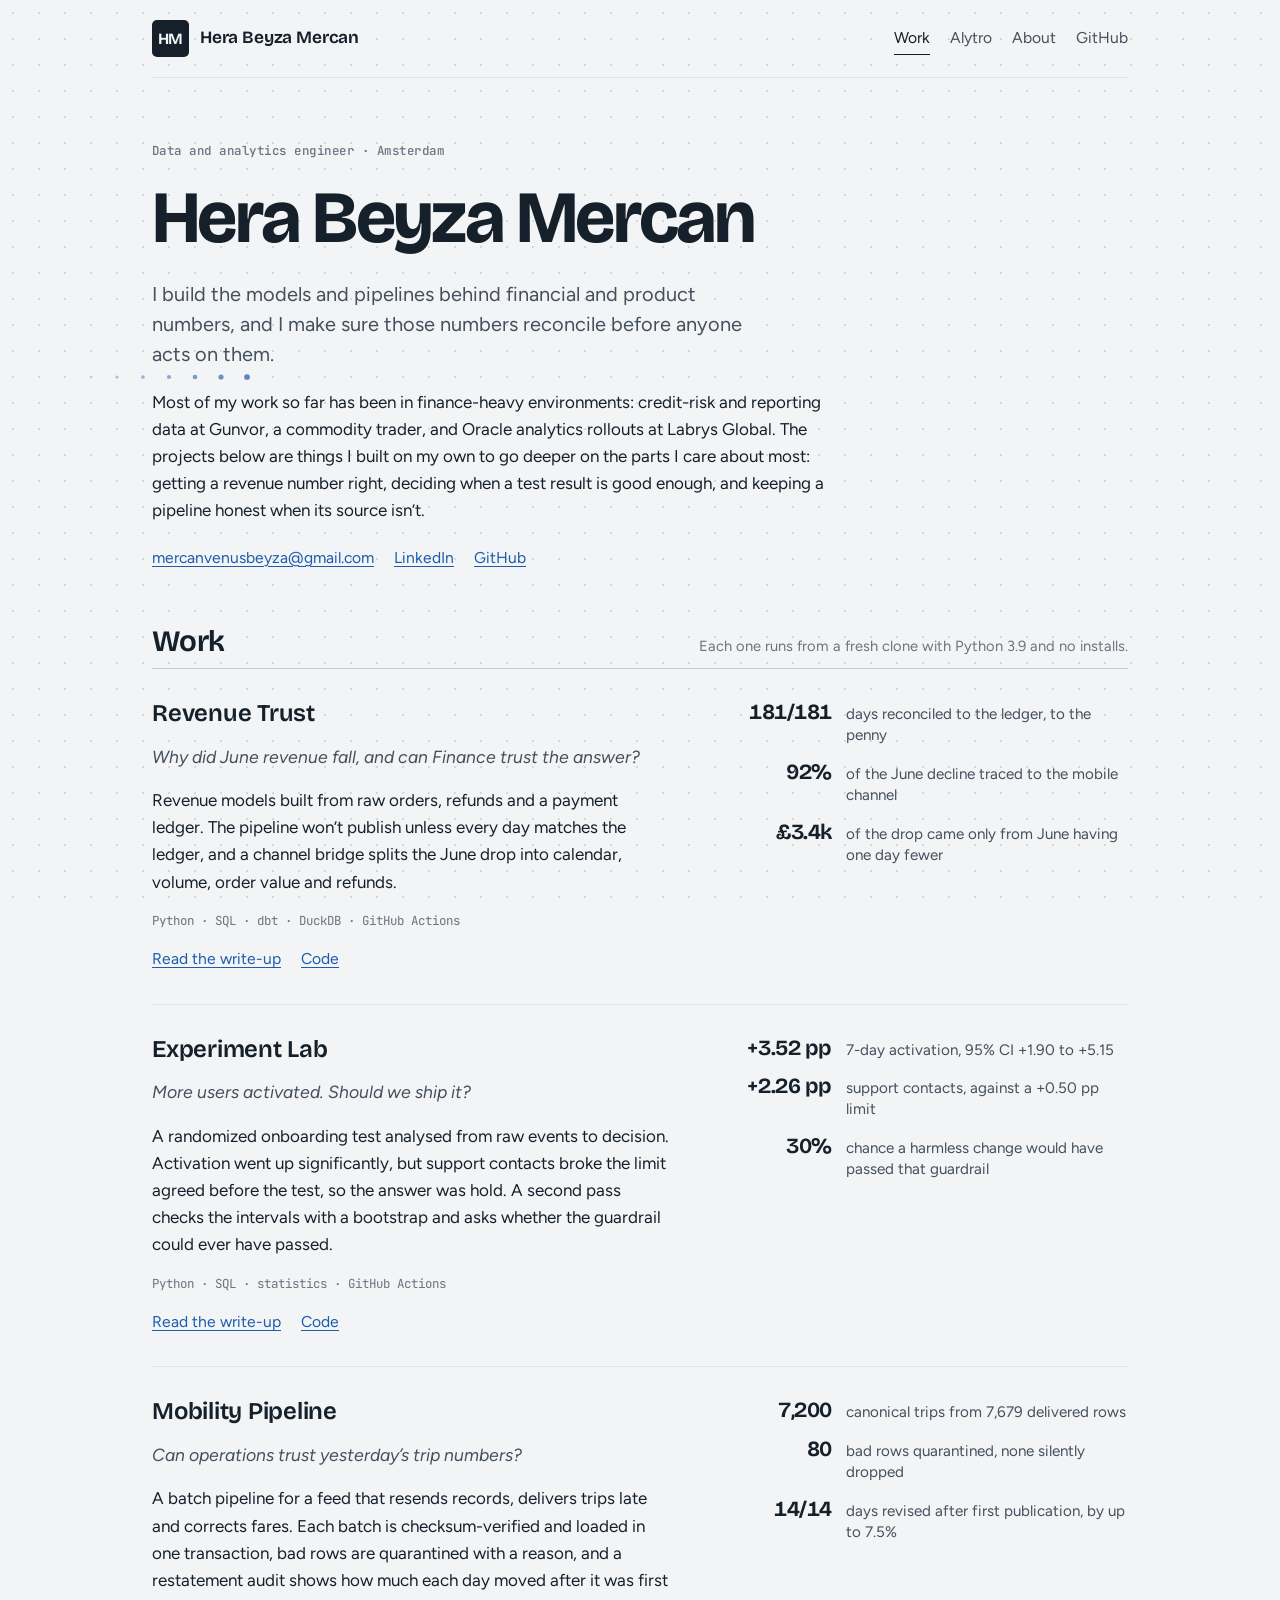
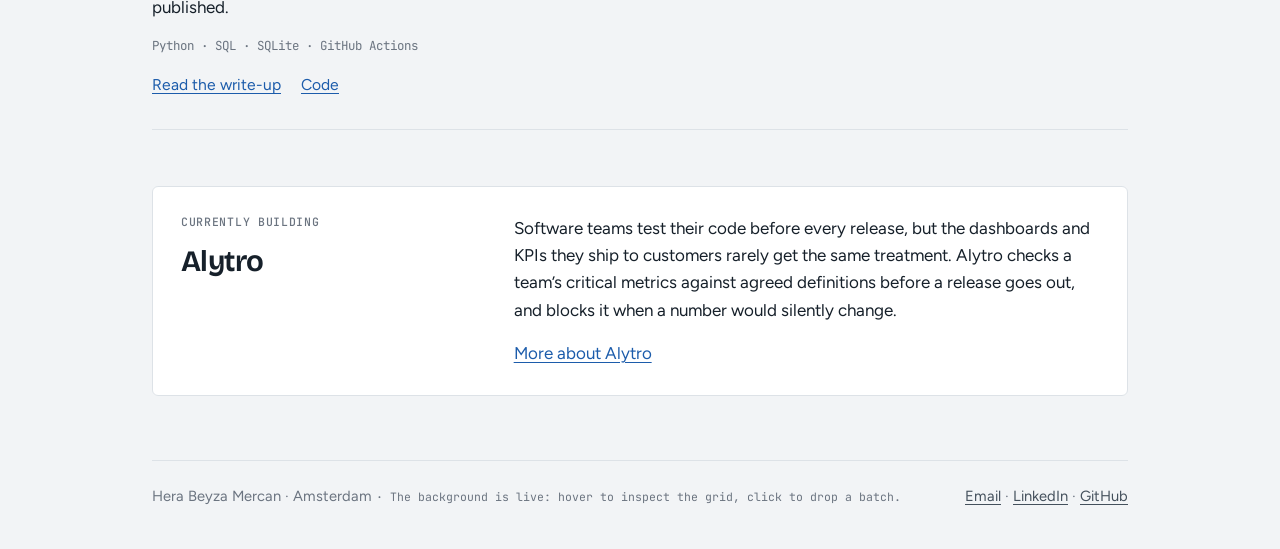
==== index.html @ 0805f067 "Portfolio site: projects, Alytro and about pages Static HTML/CSS/JS for GitHub Pages. Dashboards rea" ====
<!doctype html>
<html lang="en">
<head>
<meta charset="utf-8">
<meta name="viewport" content="width=device-width, initial-scale=1">
<title>Hera Beyza Mercan</title>
<meta name="description" content="Hera Beyza Mercan, data and analytics engineer in Amsterdam. Projects in revenue reconciliation, experimentation and reliable data pipelines.">
<link rel="icon" href="assets/favicon.svg" type="image/svg+xml">
<link rel="preconnect" href="https://fonts.googleapis.com">
<link rel="preconnect" href="https://fonts.gstatic.com" crossorigin>
<link rel="stylesheet" href="https://fonts.googleapis.com/css2?family=Bricolage+Grotesque:opsz,wght@12..96,400..800&family=Figtree:ital,wght@0,400..700;1,400..700&family=JetBrains+Mono:wght@400;500&display=swap">
<link rel="stylesheet" href="assets/css/site.css">
</head>
<body>
<header class="site-header">
  <a class="brand" href="index.html"><span class="monogram" aria-hidden="true">HM</span><span class="brand-name">Hera Beyza Mercan</span></a>
  <nav class="site-nav" aria-label="Main">
    <a href="index.html#work" aria-current="page">Work</a>
    <a href="alytro.html">Alytro</a>
    <a href="about.html">About</a>
    <a href="https://github.com/beyzamercanse">GitHub</a>
  </nav>
</header>

<main>
  <section class="intro">
    <p class="kicker">Data and analytics engineer · Amsterdam</p>
    <h1>Hera Beyza Mercan</h1>
    <p class="lead">I build the models and pipelines behind financial and product numbers, and I make sure those numbers reconcile before anyone acts on them.</p>
    <div class="col stack">
      <p>Most of my work so far has been in finance-heavy environments: credit-risk and reporting data at Gunvor, a commodity trader, and Oracle analytics rollouts at Labrys Global. The projects below are things I built on my own to go deeper on the parts I care about most: getting a revenue number right, deciding when a test result is good enough, and keeping a pipeline honest when its source isn’t.</p>
    </div>
    <p class="contact"><a href="mailto:mercanvenusbeyza@gmail.com">mercanvenusbeyza@gmail.com</a><a href="https://linkedin.com/in/beyzamercan">LinkedIn</a><a href="https://github.com/beyzamercanse">GitHub</a></p>
  </section>

  <section id="work" aria-labelledby="work-h">
    <div class="section-head"><h2 id="work-h">Work</h2><span class="small muted">Each one runs from a fresh clone with Python 3.9 and no installs.</span></div>
    <div class="work-list">

      <article class="work-item">
        <div class="stack">
          <h3><a href="work/revenue-trust.html">Revenue Trust</a></h3>
          <p class="q">Why did June revenue fall, and can Finance trust the answer?</p>
          <p>Revenue models built from raw orders, refunds and a payment ledger. The pipeline won’t publish unless every day matches the ledger, and a channel bridge splits the June drop into calendar, volume, order value and refunds.</p>
          <p class="stack-line">Python · SQL · dbt · DuckDB · GitHub Actions</p>
          <p class="links"><a href="work/revenue-trust.html">Read the write-up</a><a href="https://github.com/beyzamercanse/revenue-trust">Code</a></p>
        </div>
        <dl class="figs">
          <div><dt>181/181</dt><dd>days reconciled to the ledger, to the penny</dd></div>
          <div><dt>92%</dt><dd>of the June decline traced to the mobile channel</dd></div>
          <div><dt>£3.4k</dt><dd>of the drop came only from June having one day fewer</dd></div>
        </dl>
      </article>

      <article class="work-item">
        <div class="stack">
          <h3><a href="work/experiment-lab.html">Experiment Lab</a></h3>
          <p class="q">More users activated. Should we ship it?</p>
          <p>A randomized onboarding test analysed from raw events to decision. Activation went up significantly, but support contacts broke the limit agreed before the test, so the answer was hold. A second pass checks the intervals with a bootstrap and asks whether the guardrail could ever have passed.</p>
          <p class="stack-line">Python · SQL · statistics · GitHub Actions</p>
          <p class="links"><a href="work/experiment-lab.html">Read the write-up</a><a href="https://github.com/beyzamercanse/experiment-lab">Code</a></p>
        </div>
        <dl class="figs">
          <div><dt>+3.52 pp</dt><dd>7-day activation, 95% CI +1.90 to +5.15</dd></div>
          <div><dt>+2.26 pp</dt><dd>support contacts, against a +0.50 pp limit</dd></div>
          <div><dt>30%</dt><dd>chance a harmless change would have passed that guardrail</dd></div>
        </dl>
      </article>

      <article class="work-item">
        <div class="stack">
          <h3><a href="work/mobility-pipeline.html">Mobility Pipeline</a></h3>
          <p class="q">Can operations trust yesterday’s trip numbers?</p>
          <p>A batch pipeline for a feed that resends records, delivers trips late and corrects fares. Each batch is checksum-verified and loaded in one transaction, bad rows are quarantined with a reason, and a restatement audit shows how much each day moved after it was first published.</p>
          <p class="stack-line">Python · SQL · SQLite · GitHub Actions</p>
          <p class="links"><a href="work/mobility-pipeline.html">Read the write-up</a><a href="https://github.com/beyzamercanse/mobility-pipeline">Code</a></p>
        </div>
        <dl class="figs">
          <div><dt>7,200</dt><dd>canonical trips from 7,679 delivered rows</dd></div>
          <div><dt>80</dt><dd>bad rows quarantined, none silently dropped</dd></div>
          <div><dt>14/14</dt><dd>days revised after first publication, by up to 7.5%</dd></div>
        </dl>
      </article>

    </div>
  </section>

  <section class="now" aria-labelledby="now-h">
    <div class="stack">
      <span class="label">Currently building</span>
      <h2 id="now-h">Alytro</h2>
    </div>
    <div class="stack">
      <p>Software teams test their code before every release, but the dashboards and KPIs they ship to customers rarely get the same treatment. Alytro checks a team’s critical metrics against agreed definitions before a release goes out, and blocks it when a number would silently change.</p>
      <p><a href="alytro.html">More about Alytro</a></p>
    </div>
  </section>
</main>

<footer class="site-footer">
  <span>Hera Beyza Mercan · Amsterdam <span class="bg-hint">· The background is live: hover to inspect the grid, click to drop a batch.</span></span>
  <span><a href="mailto:mercanvenusbeyza@gmail.com">Email</a> · <a href="https://linkedin.com/in/beyzamercan">LinkedIn</a> · <a href="https://github.com/beyzamercanse">GitHub</a></span>
</footer>
<script src="assets/js/background.js" defer></script>
</body>
</html>
---- assets/css/site.css ----
/* Layout: one left-aligned reading column (~680px) with figures allowed to run wider (~980px),
   over a live dot-grid background (assets/js/background.js) that reads like graph paper.
   Type: Bricolage Grotesque for headings, Figtree for text, JetBrains Mono for labels and data. */
:root {
  --bg: #f2f4f6;
  --bg-dot-rgb: 38 50 64;
  --accent-rgb: 28 92 171;
  --surface: #ffffff;
  --ink: #16202a;
  --ink-2: #44505c;
  --muted: #6b7480;
  --rule: #dde2e7;
  --rule-strong: #c3cad2;
  --accent: #1c5cab;
  --accent-hover: #15467f;
  --code-bg: #eef1f4;

  /* chart roles (reference palette, validated) */
  --series-1: #2a78d6;
  --series-2: #eb6834;
  --series-3: #1baf7a;
  --pos: #2a78d6;
  --neg: #e34948;
  --total: #52514e;
  --ord-1: #86b6ef;
  --ord-2: #256abf;
  --grid: #e2e6ea;
  --baseline: #c3c9d0;
  --good: #0ca30c;
  --critical: #d03b3b;

  --font-head: "Bricolage Grotesque", "Figtree", system-ui, -apple-system, "Segoe UI", sans-serif;
  --font-body: "Figtree", system-ui, -apple-system, "Segoe UI", Arial, sans-serif;
  --font-mono: "JetBrains Mono", ui-monospace, "SF Mono", Menlo, Consolas, monospace;

  --text: 1.0625rem;
  --measure: 42rem;
  --wide: 61rem;
  color-scheme: light;
}
@media (prefers-color-scheme: dark) {
  :root:not([data-theme="light"]) {
    --bg: #0e1115; --bg-dot-rgb: 196 206 218; --accent-rgb: 127 177 238; --surface: #171b20; --ink: #e9edf1; --ink-2: #b9c1ca; --muted: #8f98a3;
    --rule: #2a3038; --rule-strong: #3a424c; --accent: #7fb1ee; --accent-hover: #a9caf4; --code-bg: #1d2228;
    --series-1: #3987e5; --series-2: #d95926; --series-3: #199e70; --pos: #3987e5; --neg: #e66767;
    --total: #c3c2b7; --ord-1: #256abf; --ord-2: #86b6ef; --grid: #262c33; --baseline: #3a414a;
    color-scheme: dark;
  }
}
:root[data-theme="dark"] {
  --bg: #0e1115; --bg-dot-rgb: 196 206 218; --accent-rgb: 127 177 238; --surface: #171b20; --ink: #e9edf1; --ink-2: #b9c1ca; --muted: #8f98a3;
  --rule: #2a3038; --rule-strong: #3a424c; --accent: #7fb1ee; --accent-hover: #a9caf4; --code-bg: #1d2228;
  --series-1: #3987e5; --series-2: #d95926; --series-3: #199e70; --pos: #3987e5; --neg: #e66767;
  --total: #c3c2b7; --ord-1: #256abf; --ord-2: #86b6ef; --grid: #262c33; --baseline: #3a414a;
  color-scheme: dark;
}

* { box-sizing: border-box; }
html { -webkit-text-size-adjust: 100%; }
body {
  margin: 0;
  background: var(--bg);
  color: var(--ink);
  font: 400 var(--text)/1.6 var(--font-body);
  padding-left: max(16px, env(safe-area-inset-left, 0px));
  padding-right: max(16px, env(safe-area-inset-right, 0px));
}
img, svg { max-width: 100%; }
a { color: var(--accent); text-underline-offset: 0.18em; text-decoration-thickness: 1px; }
a:hover { color: var(--accent-hover); }
:focus-visible { outline: 2px solid var(--accent); outline-offset: 2px; border-radius: 2px; }

h1, h2, h3 { font-family: var(--font-head); font-weight: 700; line-height: 1.08; text-wrap: balance; margin: 0; color: var(--ink); }
h1 { font-size: clamp(2.7rem, 6.6vw, 4.6rem); letter-spacing: -0.035em; font-weight: 720; }
h2 { font-size: 1.85rem; letter-spacing: -0.02em; font-weight: 650; }
h3 { font-size: 1.2rem; letter-spacing: -0.01em; font-weight: 620; }
p { margin: 0; }
code { font-family: var(--font-mono); font-size: 0.88em; background: var(--code-bg); padding: 0.1em 0.35em; border-radius: 3px; }
pre { margin: 0; font: 0.86rem/1.6 var(--font-mono); background: var(--code-bg); padding: 0.9rem 1rem; border-radius: 6px; overflow-x: auto; }
pre code { background: none; padding: 0; font-size: inherit; }
.tabular, table { font-variant-numeric: tabular-nums; }

/* ---------- page frame ---------- */
.wrap { max-width: var(--wide); margin: 0 auto; }
.site-header { max-width: var(--wide); margin: 0 auto; display: flex; flex-wrap: wrap; align-items: center; justify-content: space-between; gap: 0.75rem 1.5rem; padding-block: 1.25rem; border-bottom: 1px solid var(--rule); }
.brand { display: inline-flex; align-items: center; gap: 0.7rem; color: var(--ink); text-decoration: none; }
.brand:hover { color: var(--ink); }
.monogram { width: 2.3rem; height: 2.3rem; display: grid; place-items: center; background: var(--ink); color: var(--bg); border-radius: 5px; font: 700 0.98rem/1 var(--font-head); letter-spacing: -0.01em; }
.brand-name { font: 650 1.08rem/1.2 var(--font-head); letter-spacing: -0.01em; }
.site-nav { display: flex; flex-wrap: wrap; gap: 0.25rem 1.25rem; font-size: 0.98rem; }
.site-nav a { color: var(--ink-2); text-decoration: none; padding-block: 0.2rem; border-bottom: 1.5px solid transparent; }
.site-nav a:hover { color: var(--ink); }
.site-nav a[aria-current="page"] { color: var(--ink); border-bottom-color: var(--ink); }

main { max-width: var(--wide); margin: 0 auto; padding-block: 3rem 4rem; display: grid; gap: 3.5rem; }
.col { max-width: var(--measure); }
.stack { display: grid; gap: 1rem; align-content: start; }
.stack-lg { display: grid; gap: 1.5rem; align-content: start; }
.lead { font-size: 1.25rem; line-height: 1.5; color: var(--ink-2); max-width: 38rem; }
.muted { color: var(--muted); }
.small { font-size: 0.92rem; }
.label { font: 500 0.72rem/1.3 var(--font-mono); letter-spacing: 0.06em; text-transform: uppercase; color: var(--muted); }

.site-footer { max-width: var(--wide); margin: 0 auto; border-top: 1px solid var(--rule); padding-block: 1.5rem 2.5rem; display: flex; flex-wrap: wrap; justify-content: space-between; gap: 0.5rem 1.5rem; font-size: 0.92rem; color: var(--muted); }
.site-footer a { color: var(--ink-2); }

/* ---------- home ---------- */
.intro { display: grid; gap: 1.25rem; padding-top: 1rem; }
.intro .contact { display: flex; flex-wrap: wrap; gap: 0.4rem 1.25rem; font-size: 0.98rem; }
.section-head { display: flex; align-items: baseline; justify-content: space-between; gap: 1rem; border-bottom: 1px solid var(--rule-strong); padding-bottom: 0.6rem; }
.work-list { display: grid; }
.work-item { display: grid; grid-template-columns: minmax(0, 1.25fr) minmax(0, 1fr); gap: 1rem 2.5rem; padding-block: 2rem; border-bottom: 1px solid var(--rule); }
.work-item h3 { font-size: 1.5rem; }
.work-item h3 a { color: var(--ink); text-decoration: none; }
.work-item h3 a:hover { color: var(--accent); }
.work-item .q { font-size: 1.1rem; color: var(--ink-2); font-style: italic; }
.work-item .links { display: flex; flex-wrap: wrap; gap: 0.3rem 1.25rem; font-size: 0.98rem; }
.stack-line { font: 400 0.78rem/1.5 var(--font-mono); color: var(--muted); }
.figs { display: grid; gap: 0.9rem; align-content: start; margin: 0; }
.figs div { display: grid; grid-template-columns: 7.5rem minmax(0, 1fr); gap: 0.9rem; align-items: baseline; }
.figs dt { font: 650 1.35rem/1.1 var(--font-head); letter-spacing: -0.02em; font-variant-numeric: tabular-nums; text-align: right; color: var(--ink); }
.figs dd { margin: 0; font-size: 0.95rem; color: var(--ink-2); line-height: 1.4; }
.now { display: grid; grid-template-columns: minmax(0, 1fr) minmax(0, 2fr); gap: 1rem 2.5rem; padding: 1.75rem; background: var(--surface); border: 1px solid var(--rule); border-radius: 6px; }

/* ---------- project pages ---------- */
.crumbs { font-size: 0.92rem; }
.crumbs a { color: var(--muted); }
.project-head { display: grid; gap: 1.1rem; }
.meta { display: grid; grid-template-columns: repeat(3, minmax(0, 1fr)); gap: 1rem 2rem; margin: 0.5rem 0 0; padding-top: 1.1rem; border-top: 1px solid var(--rule); max-width: var(--wide); }
.meta dt { font: 500 0.72rem/1.3 var(--font-mono); letter-spacing: 0.06em; text-transform: uppercase; color: var(--muted); margin-bottom: 0.3rem; }
.meta dd { margin: 0; font-size: 0.98rem; color: var(--ink-2); }
.tiles { display: grid; grid-template-columns: repeat(4, minmax(0, 1fr)); gap: 1px; background: var(--rule); border: 1px solid var(--rule); border-radius: 6px; overflow: hidden; }
.tile { background: var(--surface); padding: 1.1rem 1.2rem 1.2rem; display: grid; gap: 0.35rem; align-content: start; }
.tile .v { font: 650 1.8rem/1.1 var(--font-head); letter-spacing: -0.025em; color: var(--ink); }
.tile .k { font-size: 0.93rem; color: var(--ink-2); line-height: 1.4; }
.prose { display: grid; gap: 1rem; max-width: var(--measure); }
.prose h3 { margin-top: 0.75rem; }
.prose ul, .prose ol { margin: 0; padding-left: 1.25rem; display: grid; gap: 0.4rem; }
.two-col { display: grid; grid-template-columns: repeat(2, minmax(0, 1fr)); gap: 1.5rem 2.5rem; }
.two-col > div { display: grid; gap: 0.5rem; align-content: start; }

/* architecture flow */
.flow { list-style: none; margin: 0; padding: 0; display: flex; flex-wrap: wrap; align-items: stretch; gap: 0.6rem; }
.flow li { position: relative; flex: 1 1 9rem; min-width: 0; background: var(--surface); border: 1px solid var(--rule-strong); border-radius: 5px; padding: 0.7rem 0.8rem; display: grid; gap: 0.2rem; align-content: start; }
.flow li b { font: 620 1rem/1.25 var(--font-head); }
.flow li span { font-size: 0.85rem; color: var(--ink-2); line-height: 1.35; }
.flow li.gate { border-color: var(--ink-2); border-width: 1.5px; }
.flow li.out { background: transparent; border-style: dashed; }
.flow-note { font-size: 0.92rem; color: var(--ink-2); max-width: var(--measure); }
.arrow { flex: 0 0 auto; align-self: center; color: var(--muted); font-size: 1.1rem; }

/* tables */
.table-wrap { overflow-x: auto; border: 1px solid var(--rule); border-radius: 6px; background: var(--surface); }
table { border-collapse: collapse; width: 100%; font-size: 0.93rem; }
th, td { text-align: left; padding: 0.55rem 0.8rem; border-bottom: 1px solid var(--rule); white-space: nowrap; }
th { font: 500 0.7rem/1.3 var(--font-mono); color: var(--muted); letter-spacing: 0.05em; text-transform: uppercase; }
td.n, th.n { text-align: right; }
tr:last-child td { border-bottom: 0; }
tr.total td { font-weight: 700; border-top: 1px solid var(--rule-strong); }

/* ---------- dashboard ---------- */
.dash { display: grid; grid-template-columns: repeat(2, minmax(0, 1fr)); gap: 1.25rem; }
.fig { background: var(--surface); border: 1px solid var(--rule); border-radius: 6px; padding: 1.1rem 1.2rem 1rem; display: grid; gap: 0.6rem; min-width: 0; position: relative; align-content: start; }
.fig.span-2 { grid-column: 1 / -1; }
.fig h3 { font-size: 1.05rem; }
.fig .sub { font-size: 0.9rem; color: var(--ink-2); line-height: 1.4; }
.fig .sub b { white-space: nowrap; }
.fig .chart { position: relative; min-height: 2rem; }
.fig details { font-size: 0.88rem; }
.fig summary { cursor: pointer; color: var(--muted); width: fit-content; }
.fig details .table-wrap { margin-top: 0.5rem; }
.legend { display: flex; flex-wrap: wrap; gap: 0.3rem 1rem; font-size: 0.86rem; color: var(--ink-2); }
.legend span { display: inline-flex; align-items: center; gap: 0.4rem; }
.legend i { width: 0.75rem; height: 0.75rem; border-radius: 2px; display: inline-block; }
.legend i.line { height: 2px; width: 1rem; border-radius: 1px; }
.checks { list-style: none; margin: 0; padding: 0; display: grid; gap: 0.45rem; font-size: 0.93rem; }
.checks li { display: flex; gap: 0.55rem; align-items: baseline; }
.checks .ok { color: var(--good); font-weight: 700; }
.checks .bad { color: var(--critical); font-weight: 700; }
.chart svg { display: block; overflow: visible; }
.chart text { font-family: var(--font-body); fill: var(--muted); font-size: 12px; font-variant-numeric: tabular-nums; }
.chart text.val { fill: var(--ink-2); font-weight: 600; }
.chart text.lbl { fill: var(--ink-2); }
.chart .grid line { stroke: var(--grid); stroke-width: 1; }
.chart .base { stroke: var(--baseline); stroke-width: 1; }
.chart .ref { stroke: var(--ink-2); stroke-width: 1; stroke-dasharray: 0; opacity: 0.55; }
.chart [data-tip] { cursor: default; }
.tip { position: absolute; pointer-events: none; background: var(--ink); color: var(--bg); font-size: 0.84rem; line-height: 1.35; padding: 0.4rem 0.55rem; border-radius: 4px; white-space: nowrap; transform: translate(-50%, calc(-100% - 10px)); z-index: 5; }
.tip[hidden] { display: none; }

/* ---------- about ---------- */
.cv { display: grid; gap: 0; border-top: 1px solid var(--rule-strong); }
.cv-row { display: grid; grid-template-columns: 11rem minmax(0, 1fr); gap: 0.25rem 2rem; padding-block: 1rem; border-bottom: 1px solid var(--rule); }
.cv-row .when { color: var(--muted); font-size: 0.95rem; font-variant-numeric: tabular-nums; }
.cv-row .what b { font-family: var(--font-head); font-weight: 620; font-size: 1.1rem; }
.cv-row .what span { display: block; color: var(--ink-2); font-size: 0.95rem; }

/* ---------- venture ---------- */
.steps { margin: 0; padding: 0; list-style: none; counter-reset: s; display: grid; grid-template-columns: repeat(4, minmax(0, 1fr)); gap: 1rem; }
.steps li { counter-increment: s; border-top: 2px solid var(--ink); padding-top: 0.7rem; display: grid; gap: 0.3rem; align-content: start; }
.steps li::before { content: counter(s); font: 700 0.85rem/1 var(--font-head); color: var(--muted); }
.steps b { font-family: var(--font-head); font-weight: 620; font-size: 1.08rem; }
.steps span { font-size: 0.93rem; color: var(--ink-2); }
.status { display: grid; grid-template-columns: repeat(2, minmax(0, 1fr)); gap: 1.5rem 2.5rem; }

@media (max-width: 860px) {
  .work-item, .now, .status, .two-col { grid-template-columns: minmax(0, 1fr); }
  .tiles { grid-template-columns: repeat(2, minmax(0, 1fr)); }
  .dash { grid-template-columns: minmax(0, 1fr); }
  .steps { grid-template-columns: repeat(2, minmax(0, 1fr)); }
  .meta { grid-template-columns: minmax(0, 1fr); }
}
@media (max-width: 520px) {
  main { padding-block: 2rem 3rem; gap: 2.75rem; }
  .tiles { grid-template-columns: minmax(0, 1fr); }
  .steps { grid-template-columns: minmax(0, 1fr); }
  .cv-row { grid-template-columns: minmax(0, 1fr); }
  .figs div { grid-template-columns: 6.25rem minmax(0, 1fr); }
  .arrow { display: none; }
  .flow li { flex-basis: 100%; }
}
@media (prefers-reduced-motion: reduce) { * { transition: none !important; animation: none !important; } }

/* ---------- live background ---------- */
.bg-canvas { position: fixed; inset: 0; width: 100%; height: 100%; z-index: 0; pointer-events: none; }
.site-header, main, .site-footer { position: relative; z-index: 1; }
.intro .kicker { font: 500 0.78rem/1.4 var(--font-mono); letter-spacing: 0.04em; color: var(--muted); }
.bg-hint { font: 400 0.72rem/1.4 var(--font-mono); color: var(--muted); }
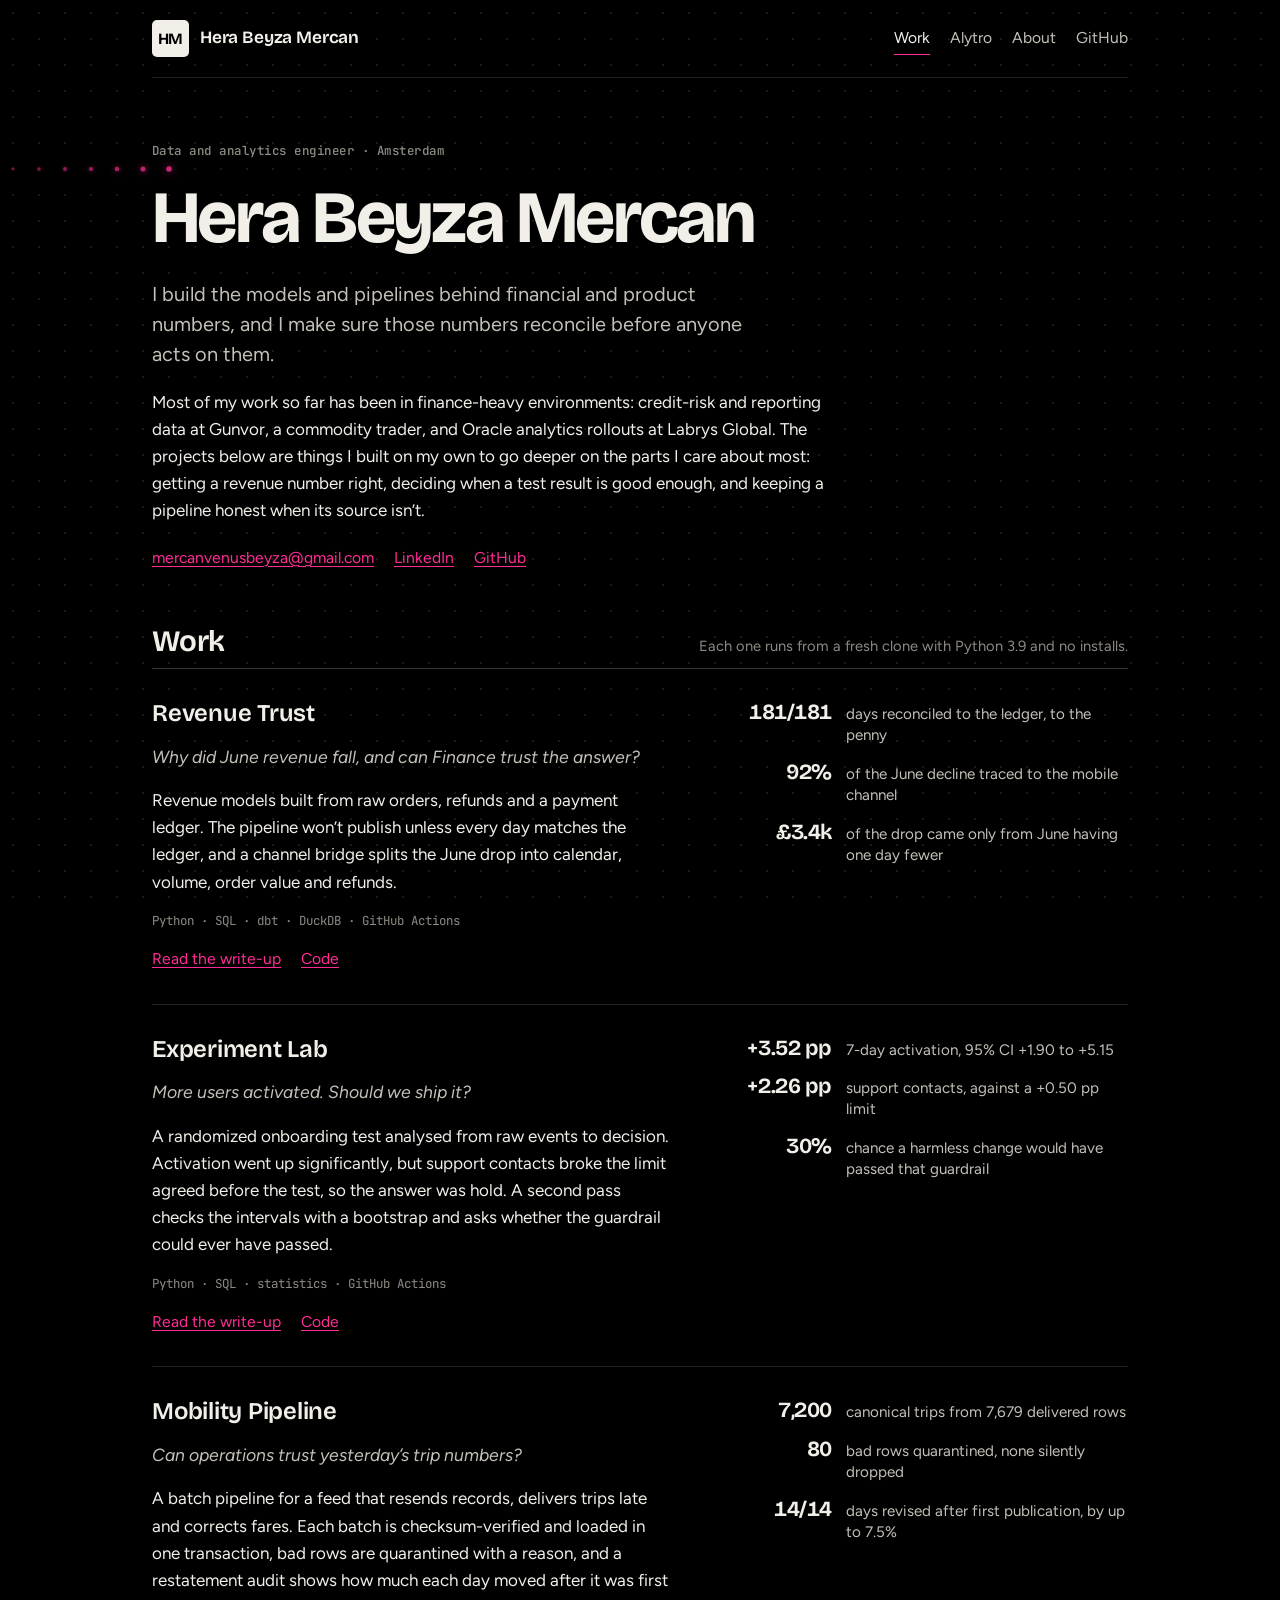
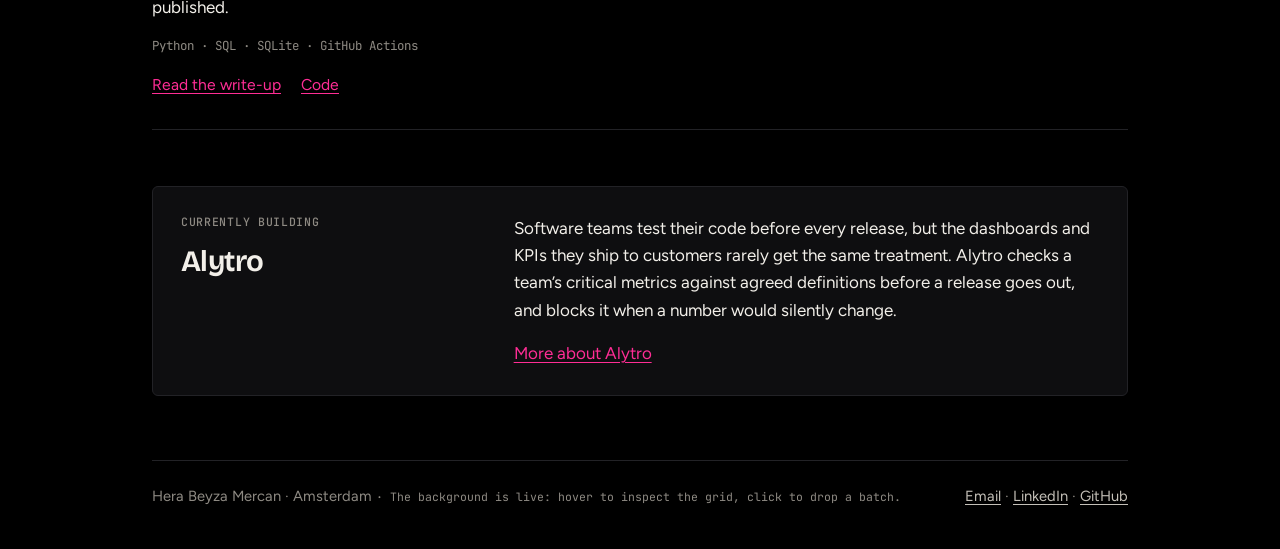
==== commit 817f9550: "Version asset links so browsers load changes right away scripts/build_data.py now adds ?v=<content h" ====
--- a/index.html
+++ b/index.html
@@ -5,11 +5,11 @@
 <meta name="viewport" content="width=device-width, initial-scale=1">
 <title>Hera Beyza Mercan</title>
 <meta name="description" content="Hera Beyza Mercan, data and analytics engineer in Amsterdam. Projects in revenue reconciliation, experimentation and reliable data pipelines.">
-<link rel="icon" href="assets/favicon.svg" type="image/svg+xml">
+<link rel="icon" href="assets/favicon.svg?v=271104e1" type="image/svg+xml">
 <link rel="preconnect" href="https://fonts.googleapis.com">
 <link rel="preconnect" href="https://fonts.gstatic.com" crossorigin>
 <link rel="stylesheet" href="https://fonts.googleapis.com/css2?family=Bricolage+Grotesque:opsz,wght@12..96,400..800&family=Figtree:ital,wght@0,400..700;1,400..700&family=JetBrains+Mono:wght@400;500&display=swap">
-<link rel="stylesheet" href="assets/css/site.css">
+<link rel="stylesheet" href="assets/css/site.css?v=8ac12f01">
 </head>
 <body>
 <header class="site-header">
@@ -101,6 +101,6 @@
   <span>Hera Beyza Mercan · Amsterdam <span class="bg-hint">· The background is live: hover to inspect the grid, click to drop a batch.</span></span>
   <span><a href="mailto:mercanvenusbeyza@gmail.com">Email</a> · <a href="https://linkedin.com/in/beyzamercan">LinkedIn</a> · <a href="https://github.com/beyzamercanse">GitHub</a></span>
 </footer>
-<script src="assets/js/background.js" defer></script>
+<script src="assets/js/background.js?v=9130efc0" defer></script>
 </body>
 </html>
--- a/assets/css/site.css
+++ b/assets/css/site.css
@@ -1,33 +1,32 @@
 /* Layout: one left-aligned reading column (~680px) with figures allowed to run wider (~980px),
    over a live dot-grid background (assets/js/background.js) that reads like graph paper.
-   Type: Bricolage Grotesque for headings, Figtree for text, JetBrains Mono for labels and data. */
+   Type: Bricolage Grotesque for headings, Figtree for text, JetBrains Mono for labels and data.
+   Colour: one fixed dark look. Black ground, off-white type, neon pink for every highlight. */
 :root {
-  --bg: #f2f4f6;
-  --bg-dot-rgb: 38 50 64;
-  --accent-rgb: 28 92 171;
-  --surface: #ffffff;
-  --ink: #16202a;
-  --ink-2: #44505c;
-  --muted: #6b7480;
-  --rule: #dde2e7;
-  --rule-strong: #c3cad2;
-  --accent: #1c5cab;
-  --accent-hover: #15467f;
-  --code-bg: #eef1f4;
-
-  /* chart roles (reference palette, validated) */
-  --series-1: #2a78d6;
-  --series-2: #eb6834;
-  --series-3: #1baf7a;
-  --pos: #2a78d6;
-  --neg: #e34948;
-  --total: #52514e;
-  --ord-1: #86b6ef;
-  --ord-2: #256abf;
-  --grid: #e2e6ea;
-  --baseline: #c3c9d0;
+  --bg: #000000;
+  --bg-dot-rgb: 242 239 233;
+  --accent-rgb: 255 45 149;
+  --surface: #0e0e10;
+  --ink: #f2efe9;
+  --ink-2: #c4c0b8;
+  --muted: #8e8a83;
+  --rule: #222226;
+  --rule-strong: #34343a;
+  --accent: #ff2d95;
+  --accent-hover: #ff7ac0;
+  --code-bg: #141417;
+
+  /* chart roles: pink / cyan / amber, validated all-pairs on the dark panel surface */
+  --series-1: #ff2d95;
+  --series-2: #119dbb;
+  --series-3: #c98500;
+  --pos: #119dbb;
+  --neg: #ff2d95;
+  --total: #bdb9b1;
+  --grid: #1d1d21;
+  --baseline: #3a3a40;
   --good: #0ca30c;
-  --critical: #d03b3b;
+  --critical: #e5484d;
 
   --font-head: "Bricolage Grotesque", "Figtree", system-ui, -apple-system, "Segoe UI", sans-serif;
   --font-body: "Figtree", system-ui, -apple-system, "Segoe UI", Arial, sans-serif;
@@ -36,27 +35,18 @@
   --text: 1.0625rem;
   --measure: 42rem;
   --wide: 61rem;
-  color-scheme: light;
-}
-@media (prefers-color-scheme: dark) {
-  :root:not([data-theme="light"]) {
-    --bg: #0e1115; --bg-dot-rgb: 196 206 218; --accent-rgb: 127 177 238; --surface: #171b20; --ink: #e9edf1; --ink-2: #b9c1ca; --muted: #8f98a3;
-    --rule: #2a3038; --rule-strong: #3a424c; --accent: #7fb1ee; --accent-hover: #a9caf4; --code-bg: #1d2228;
-    --series-1: #3987e5; --series-2: #d95926; --series-3: #199e70; --pos: #3987e5; --neg: #e66767;
-    --total: #c3c2b7; --ord-1: #256abf; --ord-2: #86b6ef; --grid: #262c33; --baseline: #3a414a;
-    color-scheme: dark;
-  }
-}
-:root[data-theme="dark"] {
-  --bg: #0e1115; --bg-dot-rgb: 196 206 218; --accent-rgb: 127 177 238; --surface: #171b20; --ink: #e9edf1; --ink-2: #b9c1ca; --muted: #8f98a3;
-  --rule: #2a3038; --rule-strong: #3a424c; --accent: #7fb1ee; --accent-hover: #a9caf4; --code-bg: #1d2228;
-  --series-1: #3987e5; --series-2: #d95926; --series-3: #199e70; --pos: #3987e5; --neg: #e66767;
-  --total: #c3c2b7; --ord-1: #256abf; --ord-2: #86b6ef; --grid: #262c33; --baseline: #3a414a;
   color-scheme: dark;
 }
 
 * { box-sizing: border-box; }
-html { -webkit-text-size-adjust: 100%; }
+html { -webkit-text-size-adjust: 100%; scrollbar-color: var(--accent) var(--bg); }
+::-webkit-scrollbar { width: 10px; height: 10px; background: var(--bg); }
+::-webkit-scrollbar-track { background: var(--bg); }
+::-webkit-scrollbar-thumb { background: var(--accent); border-radius: 10px; border: 2px solid var(--bg); }
+::-webkit-scrollbar-thumb:hover { background: var(--accent-hover); }
+::-webkit-scrollbar-corner { background: var(--bg); }
+.table-wrap, pre { scrollbar-color: var(--accent) var(--surface); }
+::selection { background: var(--accent); color: #000000; }
 body {
   margin: 0;
   background: var(--bg);
@@ -66,8 +56,8 @@
   padding-right: max(16px, env(safe-area-inset-right, 0px));
 }
 img, svg { max-width: 100%; }
-a { color: var(--accent); text-underline-offset: 0.18em; text-decoration-thickness: 1px; }
-a:hover { color: var(--accent-hover); }
+a { color: var(--accent); text-underline-offset: 0.18em; text-decoration-thickness: 1px; transition: color 0.15s, text-shadow 0.15s; }
+a:hover { color: var(--accent-hover); text-shadow: 0 0 14px rgba(255, 45, 149, 0.55); }
 :focus-visible { outline: 2px solid var(--accent); outline-offset: 2px; border-radius: 2px; }
 
 h1, h2, h3 { font-family: var(--font-head); font-weight: 700; line-height: 1.08; text-wrap: balance; margin: 0; color: var(--ink); }
@@ -90,7 +80,7 @@
 .site-nav { display: flex; flex-wrap: wrap; gap: 0.25rem 1.25rem; font-size: 0.98rem; }
 .site-nav a { color: var(--ink-2); text-decoration: none; padding-block: 0.2rem; border-bottom: 1.5px solid transparent; }
 .site-nav a:hover { color: var(--ink); }
-.site-nav a[aria-current="page"] { color: var(--ink); border-bottom-color: var(--ink); }
+.site-nav a[aria-current="page"] { color: var(--ink); border-bottom-color: var(--accent); }
 
 main { max-width: var(--wide); margin: 0 auto; padding-block: 3rem 4rem; display: grid; gap: 3.5rem; }
 .col { max-width: var(--measure); }
@@ -144,7 +134,7 @@
 .flow li { position: relative; flex: 1 1 9rem; min-width: 0; background: var(--surface); border: 1px solid var(--rule-strong); border-radius: 5px; padding: 0.7rem 0.8rem; display: grid; gap: 0.2rem; align-content: start; }
 .flow li b { font: 620 1rem/1.25 var(--font-head); }
 .flow li span { font-size: 0.85rem; color: var(--ink-2); line-height: 1.35; }
-.flow li.gate { border-color: var(--ink-2); border-width: 1.5px; }
+.flow li.gate { border-color: var(--accent); border-width: 1.5px; }
 .flow li.out { background: transparent; border-style: dashed; }
 .flow-note { font-size: 0.92rem; color: var(--ink-2); max-width: var(--measure); }
 .arrow { flex: 0 0 auto; align-self: center; color: var(--muted); font-size: 1.1rem; }
@@ -185,7 +175,7 @@
 .chart .base { stroke: var(--baseline); stroke-width: 1; }
 .chart .ref { stroke: var(--ink-2); stroke-width: 1; stroke-dasharray: 0; opacity: 0.55; }
 .chart [data-tip] { cursor: default; }
-.tip { position: absolute; pointer-events: none; background: var(--ink); color: var(--bg); font-size: 0.84rem; line-height: 1.35; padding: 0.4rem 0.55rem; border-radius: 4px; white-space: nowrap; transform: translate(-50%, calc(-100% - 10px)); z-index: 5; }
+.tip { position: absolute; pointer-events: none; background: var(--ink); color: #000000; box-shadow: 0 0 0 1px var(--accent), 0 6px 20px rgba(0, 0, 0, 0.6); font-size: 0.84rem; line-height: 1.35; padding: 0.4rem 0.55rem; border-radius: 4px; white-space: nowrap; transform: translate(-50%, calc(-100% - 10px)); z-index: 5; }
 .tip[hidden] { display: none; }
 
 /* ---------- about ---------- */
@@ -197,7 +187,7 @@
 
 /* ---------- venture ---------- */
 .steps { margin: 0; padding: 0; list-style: none; counter-reset: s; display: grid; grid-template-columns: repeat(4, minmax(0, 1fr)); gap: 1rem; }
-.steps li { counter-increment: s; border-top: 2px solid var(--ink); padding-top: 0.7rem; display: grid; gap: 0.3rem; align-content: start; }
+.steps li { counter-increment: s; border-top: 2px solid var(--accent); padding-top: 0.7rem; display: grid; gap: 0.3rem; align-content: start; }
 .steps li::before { content: counter(s); font: 700 0.85rem/1 var(--font-head); color: var(--muted); }
 .steps b { font-family: var(--font-head); font-weight: 620; font-size: 1.08rem; }
 .steps span { font-size: 0.93rem; color: var(--ink-2); }
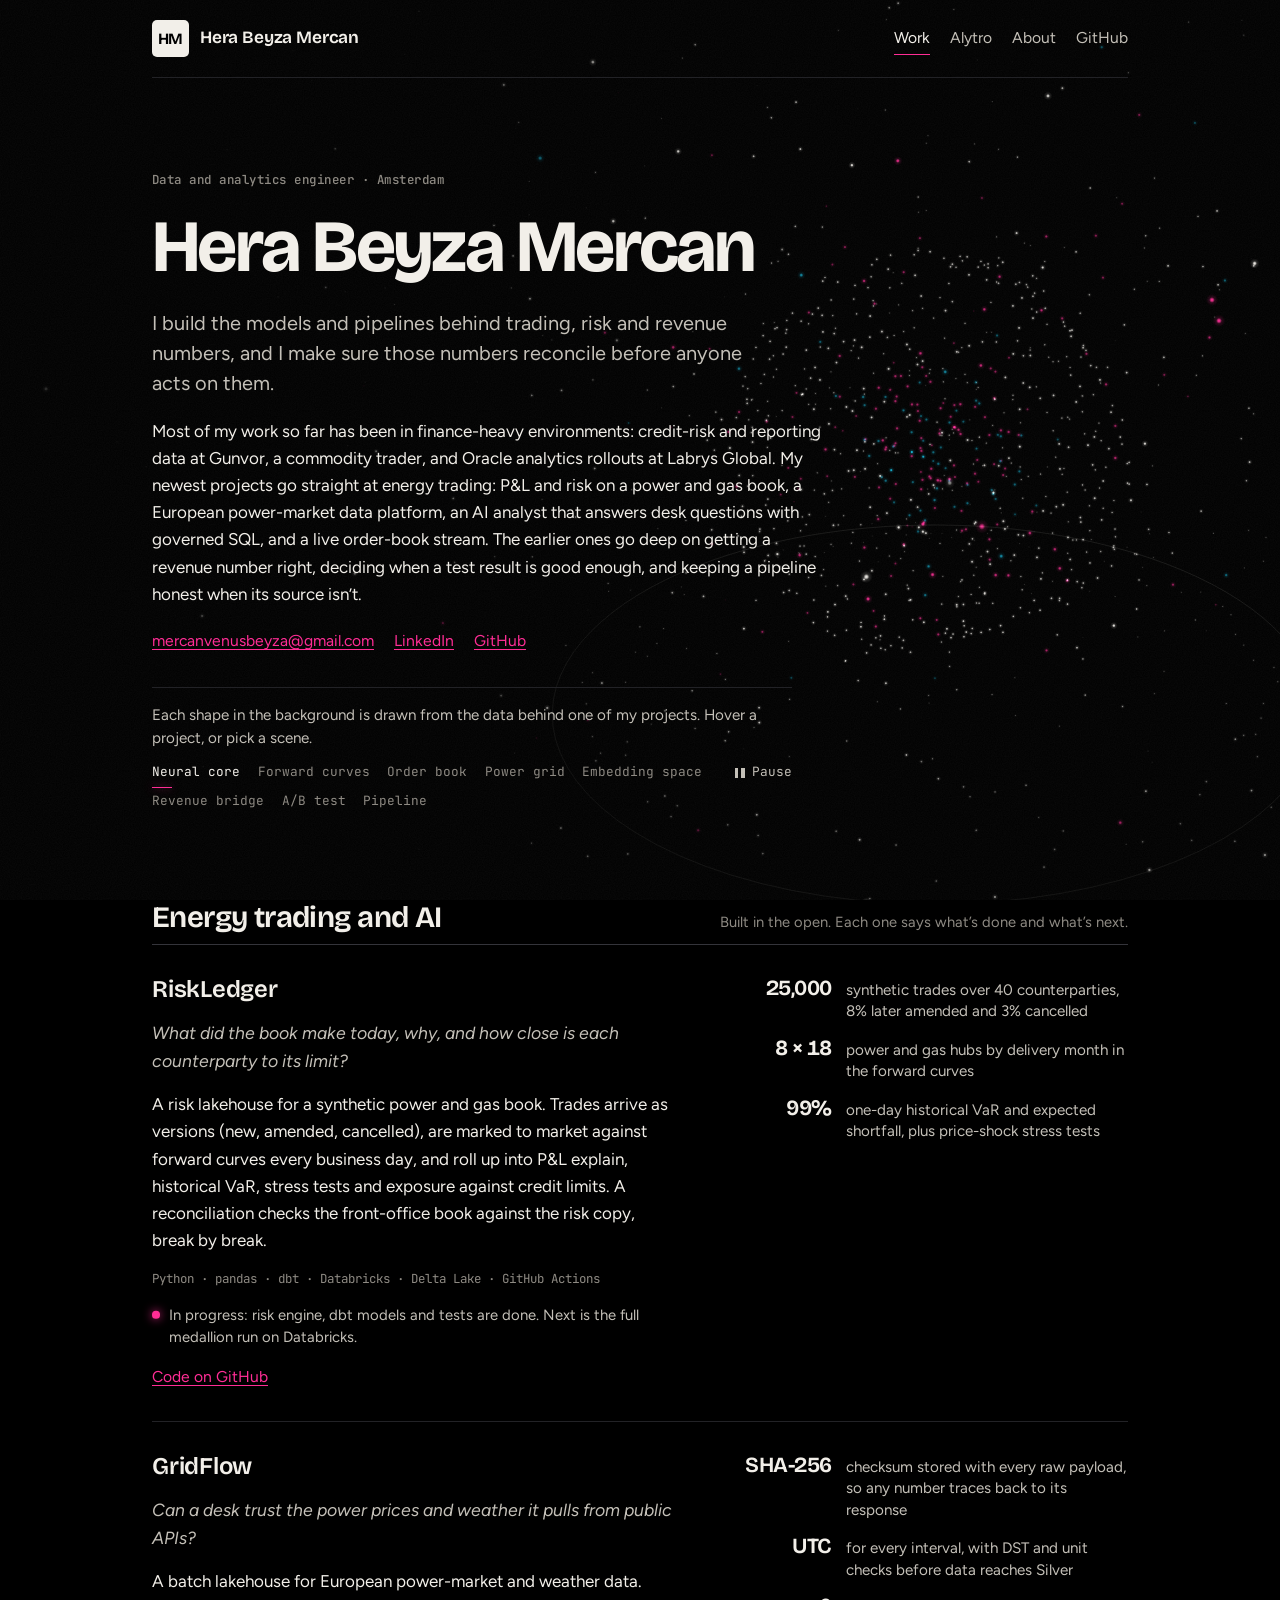
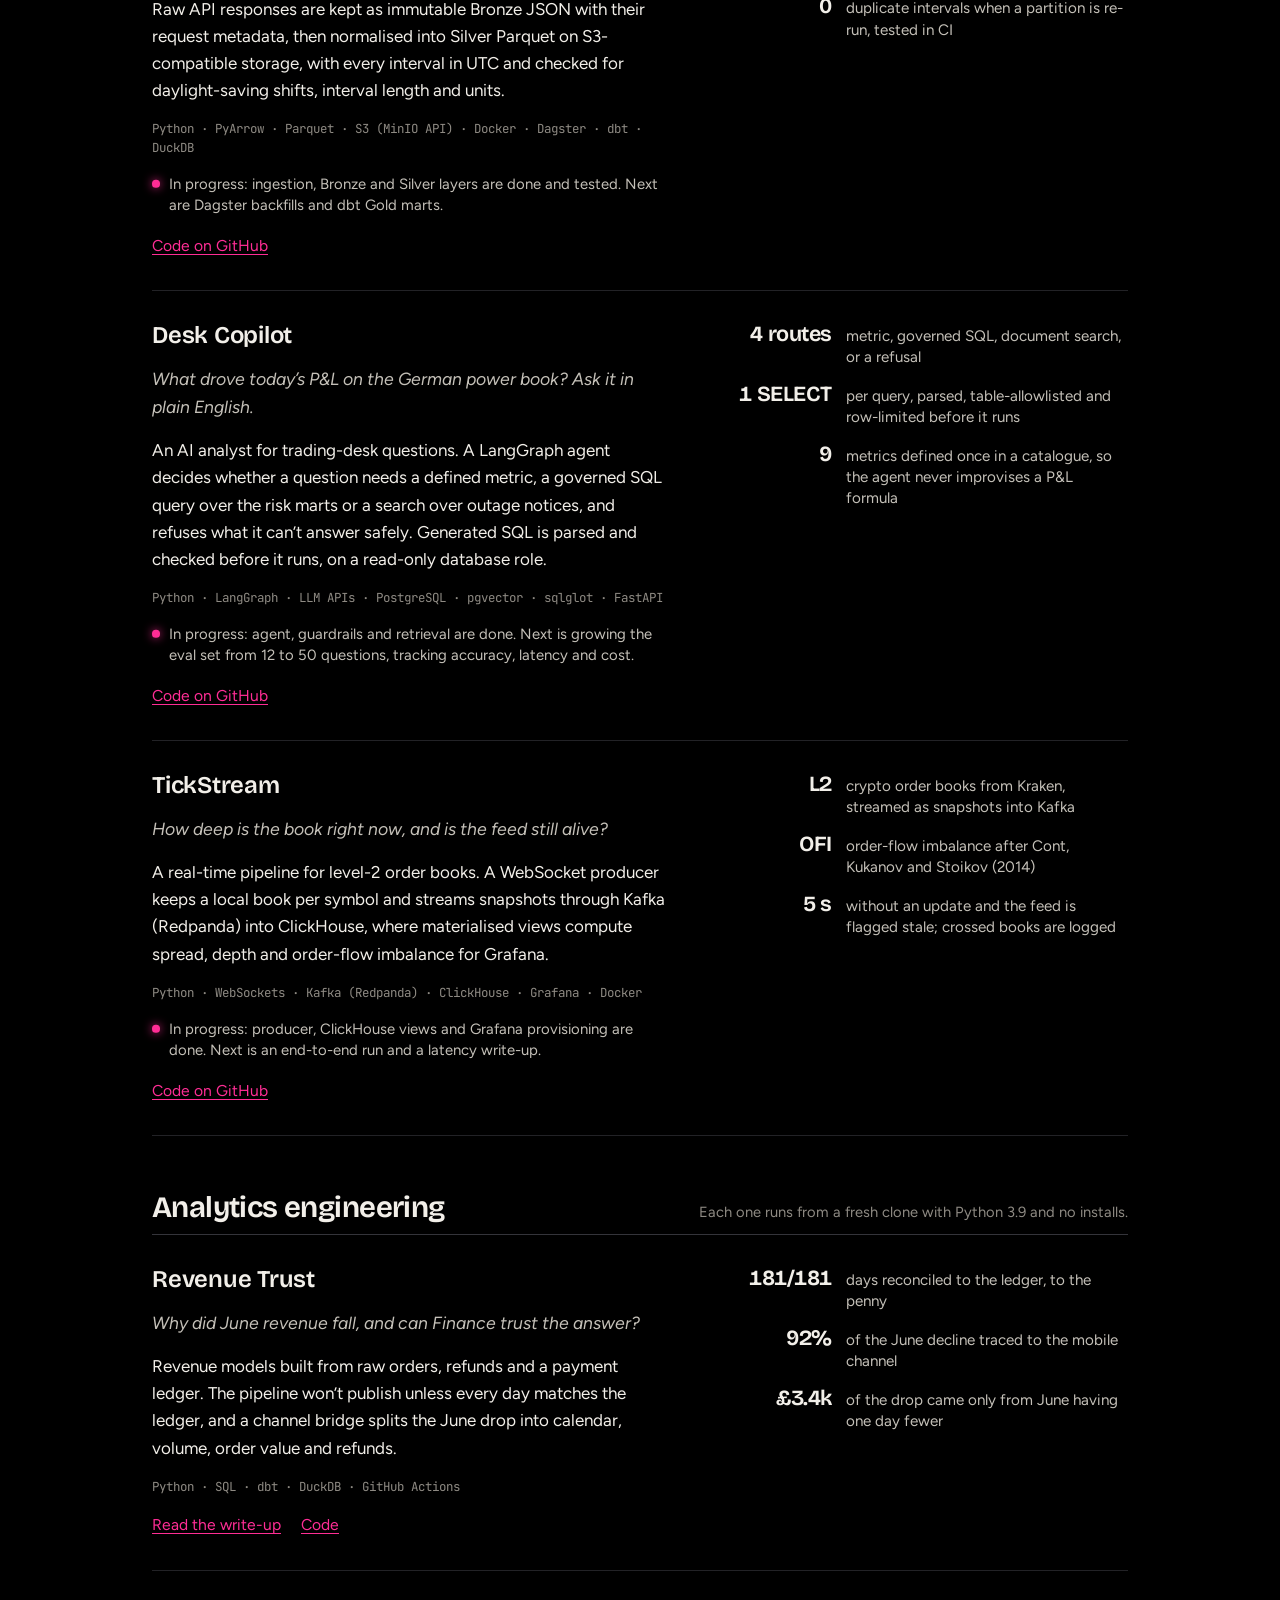
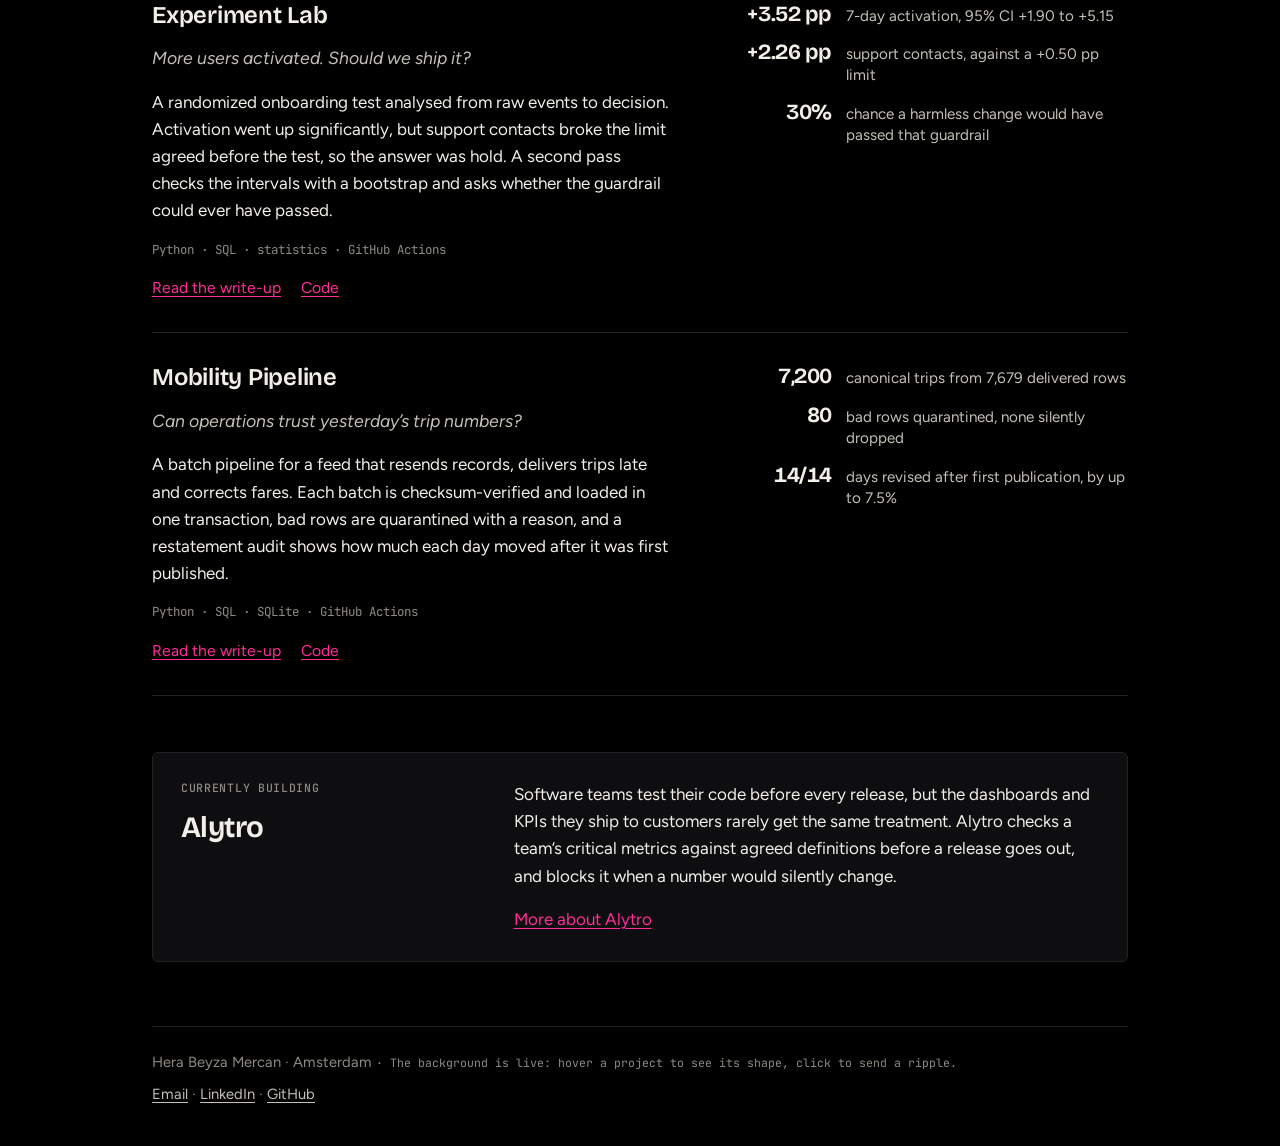
==== commit e3bd0e7a: "Add energy-trading and AI projects, and a cinematic 3D background - Home page: new "Energy trading a" ====
--- a/index.html
+++ b/index.html
@@ -4,14 +4,14 @@
 <meta charset="utf-8">
 <meta name="viewport" content="width=device-width, initial-scale=1">
 <title>Hera Beyza Mercan</title>
-<meta name="description" content="Hera Beyza Mercan, data and analytics engineer in Amsterdam. Projects in revenue reconciliation, experimentation and reliable data pipelines.">
+<meta name="description" content="Hera Beyza Mercan, data and analytics engineer in Amsterdam. Projects in energy-trading risk, power-market data, AI analysts for trading desks, real-time order books, revenue reconciliation and experimentation.">
 <link rel="icon" href="assets/favicon.svg?v=271104e1" type="image/svg+xml">
 <link rel="preconnect" href="https://fonts.googleapis.com">
 <link rel="preconnect" href="https://fonts.gstatic.com" crossorigin>
 <link rel="stylesheet" href="https://fonts.googleapis.com/css2?family=Bricolage+Grotesque:opsz,wght@12..96,400..800&family=Figtree:ital,wght@0,400..700;1,400..700&family=JetBrains+Mono:wght@400;500&display=swap">
-<link rel="stylesheet" href="assets/css/site.css?v=8ac12f01">
+<link rel="stylesheet" href="assets/css/site.css?v=3d3af162">
 </head>
-<body>
+<body data-cycle="on">
 <header class="site-header">
   <a class="brand" href="index.html"><span class="monogram" aria-hidden="true">HM</span><span class="brand-name">Hera Beyza Mercan</span></a>
   <nav class="site-nav" aria-label="Main">
@@ -26,18 +26,105 @@
   <section class="intro">
     <p class="kicker">Data and analytics engineer · Amsterdam</p>
     <h1>Hera Beyza Mercan</h1>
-    <p class="lead">I build the models and pipelines behind financial and product numbers, and I make sure those numbers reconcile before anyone acts on them.</p>
+    <p class="lead">I build the models and pipelines behind trading, risk and revenue numbers, and I make sure those numbers reconcile before anyone acts on them.</p>
     <div class="col stack">
-      <p>Most of my work so far has been in finance-heavy environments: credit-risk and reporting data at Gunvor, a commodity trader, and Oracle analytics rollouts at Labrys Global. The projects below are things I built on my own to go deeper on the parts I care about most: getting a revenue number right, deciding when a test result is good enough, and keeping a pipeline honest when its source isn’t.</p>
+      <p>Most of my work so far has been in finance-heavy environments: credit-risk and reporting data at Gunvor, a commodity trader, and Oracle analytics rollouts at Labrys Global. My newest projects go straight at energy trading: P&amp;L and risk on a power and gas book, a European power-market data platform, an AI analyst that answers desk questions with governed SQL, and a live order-book stream. The earlier ones go deep on getting a revenue number right, deciding when a test result is good enough, and keeping a pipeline honest when its source isn’t.</p>
     </div>
     <p class="contact"><a href="mailto:mercanvenusbeyza@gmail.com">mercanvenusbeyza@gmail.com</a><a href="https://linkedin.com/in/beyzamercan">LinkedIn</a><a href="https://github.com/beyzamercanse">GitHub</a></p>
+    <div class="scenes" data-scenes>
+      <p class="scene-caption" data-scene-caption>Each shape in the background is drawn from the data behind one of my projects. Hover a project, or pick a scene.</p>
+      <div class="scene-bar">
+        <div class="scene-list" role="group" aria-label="Background scene">
+          <button type="button" data-scene-btn="core" aria-pressed="true">Neural core<i></i></button>
+          <button type="button" data-scene-btn="riskledger" aria-pressed="false">Forward curves<i></i></button>
+          <button type="button" data-scene-btn="tickstream" aria-pressed="false">Order book<i></i></button>
+          <button type="button" data-scene-btn="gridflow" aria-pressed="false">Power grid<i></i></button>
+          <button type="button" data-scene-btn="desk-copilot" aria-pressed="false">Embedding space<i></i></button>
+          <button type="button" data-scene-btn="revenue-trust" aria-pressed="false">Revenue bridge<i></i></button>
+          <button type="button" data-scene-btn="experiment-lab" aria-pressed="false">A/B test<i></i></button>
+          <button type="button" data-scene-btn="mobility-pipeline" aria-pressed="false">Pipeline<i></i></button>
+        </div>
+        <button type="button" class="scene-pause" data-scene-pause>Pause</button>
+      </div>
+    </div>
   </section>
 
-  <section id="work" aria-labelledby="work-h">
-    <div class="section-head"><h2 id="work-h">Work</h2><span class="small muted">Each one runs from a fresh clone with Python 3.9 and no installs.</span></div>
+  <section id="work" class="work-group" aria-labelledby="work-h">
+    <div class="section-head"><h2 id="work-h">Energy trading and AI</h2><span class="small muted">Built in the open. Each one says what’s done and what’s next.</span></div>
     <div class="work-list">
 
-      <article class="work-item">
+      <article class="work-item" data-scene="riskledger">
+        <div class="stack">
+          <h3><a href="https://github.com/beyzamercanse/riskledger">RiskLedger</a></h3>
+          <p class="q">What did the book make today, why, and how close is each counterparty to its limit?</p>
+          <p>A risk lakehouse for a synthetic power and gas book. Trades arrive as versions (new, amended, cancelled), are marked to market against forward curves every business day, and roll up into P&amp;L explain, historical VaR, stress tests and exposure against credit limits. A reconciliation checks the front-office book against the risk copy, break by break.</p>
+          <p class="stack-line">Python · pandas · dbt · Databricks · Delta Lake · GitHub Actions</p>
+          <p class="progress-note">In progress: risk engine, dbt models and tests are done. Next is the full medallion run on Databricks.</p>
+          <p class="links"><a href="https://github.com/beyzamercanse/riskledger">Code on GitHub</a></p>
+        </div>
+        <dl class="figs">
+          <div><dt>25,000</dt><dd>synthetic trades over 40 counterparties, 8% later amended and 3% cancelled</dd></div>
+          <div><dt>8 × 18</dt><dd>power and gas hubs by delivery month in the forward curves</dd></div>
+          <div><dt>99%</dt><dd>one-day historical VaR and expected shortfall, plus price-shock stress tests</dd></div>
+        </dl>
+      </article>
+
+      <article class="work-item" data-scene="gridflow">
+        <div class="stack">
+          <h3><a href="https://github.com/beyzamercanse/gridflow-energy-data-lakehouse">GridFlow</a></h3>
+          <p class="q">Can a desk trust the power prices and weather it pulls from public APIs?</p>
+          <p>A batch lakehouse for European power-market and weather data. Raw API responses are kept as immutable Bronze JSON with their request metadata, then normalised into Silver Parquet on S3-compatible storage, with every interval in UTC and checked for daylight-saving shifts, interval length and units.</p>
+          <p class="stack-line">Python · PyArrow · Parquet · S3 (MinIO API) · Docker · Dagster · dbt · DuckDB</p>
+          <p class="progress-note">In progress: ingestion, Bronze and Silver layers are done and tested. Next are Dagster backfills and dbt Gold marts.</p>
+          <p class="links"><a href="https://github.com/beyzamercanse/gridflow-energy-data-lakehouse">Code on GitHub</a></p>
+        </div>
+        <dl class="figs">
+          <div><dt>SHA-256</dt><dd>checksum stored with every raw payload, so any number traces back to its response</dd></div>
+          <div><dt>UTC</dt><dd>for every interval, with DST and unit checks before data reaches Silver</dd></div>
+          <div><dt>0</dt><dd>duplicate intervals when a partition is re-run, tested in CI</dd></div>
+        </dl>
+      </article>
+
+      <article class="work-item" data-scene="desk-copilot">
+        <div class="stack">
+          <h3><a href="https://github.com/beyzamercanse/desk-copilot">Desk Copilot</a></h3>
+          <p class="q">What drove today’s P&amp;L on the German power book? Ask it in plain English.</p>
+          <p>An AI analyst for trading-desk questions. A LangGraph agent decides whether a question needs a defined metric, a governed SQL query over the risk marts or a search over outage notices, and refuses what it can’t answer safely. Generated SQL is parsed and checked before it runs, on a read-only database role.</p>
+          <p class="stack-line">Python · LangGraph · LLM APIs · PostgreSQL · pgvector · sqlglot · FastAPI</p>
+          <p class="progress-note">In progress: agent, guardrails and retrieval are done. Next is growing the eval set from 12 to 50 questions, tracking accuracy, latency and cost.</p>
+          <p class="links"><a href="https://github.com/beyzamercanse/desk-copilot">Code on GitHub</a></p>
+        </div>
+        <dl class="figs">
+          <div><dt>4 routes</dt><dd>metric, governed SQL, document search, or a refusal</dd></div>
+          <div><dt>1 SELECT</dt><dd>per query, parsed, table-allowlisted and row-limited before it runs</dd></div>
+          <div><dt>9</dt><dd>metrics defined once in a catalogue, so the agent never improvises a P&amp;L formula</dd></div>
+        </dl>
+      </article>
+
+      <article class="work-item" data-scene="tickstream">
+        <div class="stack">
+          <h3><a href="https://github.com/beyzamercanse/tickstream">TickStream</a></h3>
+          <p class="q">How deep is the book right now, and is the feed still alive?</p>
+          <p>A real-time pipeline for level-2 order books. A WebSocket producer keeps a local book per symbol and streams snapshots through Kafka (Redpanda) into ClickHouse, where materialised views compute spread, depth and order-flow imbalance for Grafana.</p>
+          <p class="stack-line">Python · WebSockets · Kafka (Redpanda) · ClickHouse · Grafana · Docker</p>
+          <p class="progress-note">In progress: producer, ClickHouse views and Grafana provisioning are done. Next is an end-to-end run and a latency write-up.</p>
+          <p class="links"><a href="https://github.com/beyzamercanse/tickstream">Code on GitHub</a></p>
+        </div>
+        <dl class="figs">
+          <div><dt>L2</dt><dd>crypto order books from Kraken, streamed as snapshots into Kafka</dd></div>
+          <div><dt>OFI</dt><dd>order-flow imbalance after Cont, Kukanov and Stoikov (2014)</dd></div>
+          <div><dt>5 s</dt><dd>without an update and the feed is flagged stale; crossed books are logged</dd></div>
+        </dl>
+      </article>
+
+    </div>
+  </section>
+
+  <section class="work-group" aria-labelledby="ae-h">
+    <div class="section-head"><h2 id="ae-h">Analytics engineering</h2><span class="small muted">Each one runs from a fresh clone with Python 3.9 and no installs.</span></div>
+    <div class="work-list">
+
+      <article class="work-item" data-scene="revenue-trust">
         <div class="stack">
           <h3><a href="work/revenue-trust.html">Revenue Trust</a></h3>
           <p class="q">Why did June revenue fall, and can Finance trust the answer?</p>
@@ -52,7 +139,7 @@
         </dl>
       </article>
 
-      <article class="work-item">
+      <article class="work-item" data-scene="experiment-lab">
         <div class="stack">
           <h3><a href="work/experiment-lab.html">Experiment Lab</a></h3>
           <p class="q">More users activated. Should we ship it?</p>
@@ -67,7 +154,7 @@
         </dl>
       </article>
 
-      <article class="work-item">
+      <article class="work-item" data-scene="mobility-pipeline">
         <div class="stack">
           <h3><a href="work/mobility-pipeline.html">Mobility Pipeline</a></h3>
           <p class="q">Can operations trust yesterday’s trip numbers?</p>
@@ -98,9 +185,9 @@
 </main>
 
 <footer class="site-footer">
-  <span>Hera Beyza Mercan · Amsterdam <span class="bg-hint">· The background is live: hover to inspect the grid, click to drop a batch.</span></span>
+  <span>Hera Beyza Mercan · Amsterdam <span class="bg-hint">· The background is live: hover a project to see its shape, click to send a ripple.</span></span>
   <span><a href="mailto:mercanvenusbeyza@gmail.com">Email</a> · <a href="https://linkedin.com/in/beyzamercan">LinkedIn</a> · <a href="https://github.com/beyzamercanse">GitHub</a></span>
 </footer>
-<script src="assets/js/background.js?v=9130efc0" defer></script>
+<script src="assets/js/background.js?v=5a66f21a" defer></script>
 </body>
 </html>
--- a/assets/css/site.css
+++ b/assets/css/site.css
@@ -1,11 +1,14 @@
 /* Layout: one left-aligned reading column (~680px) with figures allowed to run wider (~980px),
-   over a live dot-grid background (assets/js/background.js) that reads like graph paper.
+   over a live 3D background (assets/js/background.js): a constellation of points that morphs
+   between shapes drawn from each project, with film grain and a vignette on top.
    Type: Bricolage Grotesque for headings, Figtree for text, JetBrains Mono for labels and data.
    Colour: one fixed dark look. Black ground, off-white type, neon pink for every highlight. */
 :root {
   --bg: #000000;
   --bg-dot-rgb: 242 239 233;
   --accent-rgb: 255 45 149;
+  --cyan-rgb: 17 157 187;
+  --amber-rgb: 201 133 0;
   --surface: #0e0e10;
   --ink: #f2efe9;
   --ink-2: #c4c0b8;
@@ -213,6 +216,39 @@
 
 /* ---------- live background ---------- */
 .bg-canvas { position: fixed; inset: 0; width: 100%; height: 100%; z-index: 0; pointer-events: none; }
+/* Film grain over the scene, plus a vignette that keeps the corners dark. */
+.bg-grain { position: fixed; inset: 0; z-index: 0; pointer-events: none; overflow: hidden; background: radial-gradient(ellipse 80% 75% at 68% 48%, transparent 45%, rgba(0, 0, 0, 0.62) 100%); }
+.bg-grain::before { content: ""; position: absolute; inset: -60%; opacity: 0.07; background-image: url("data:image/svg+xml,%3Csvg xmlns='http://www.w3.org/2000/svg' width='180' height='180'%3E%3Cfilter id='n'%3E%3CfeTurbulence type='fractalNoise' baseFrequency='0.85' numOctaves='2' stitchTiles='stitch'/%3E%3CfeColorMatrix values='0 0 0 0 1 0 0 0 0 1 0 0 0 0 1 0 0 0 0.6 0'/%3E%3C/filter%3E%3Crect width='100%25' height='100%25' filter='url(%23n)'/%3E%3C/svg%3E"); animation: grain 0.8s steps(4) infinite; }
+@keyframes grain { 0% { transform: translate(0, 0); } 25% { transform: translate(-4%, 3%); } 50% { transform: translate(3%, -5%); } 75% { transform: translate(-2%, -3%); } 100% { transform: translate(4%, 2%); } }
 .site-header, main, .site-footer { position: relative; z-index: 1; }
+
+/* Scene control in the intro: which shape the background shows, and a way to stop it. */
+.scenes { display: grid; gap: 0.6rem; margin-top: 0.9rem; max-width: 40rem; padding-top: 1rem; border-top: 1px solid var(--rule); }
+.scene-caption { font-size: 0.95rem; line-height: 1.5; color: var(--ink-2); min-height: 3em; }
+.scene-bar { display: flex; align-items: flex-start; gap: 1.25rem; }
+.scene-list { display: flex; flex-wrap: wrap; gap: 0 1.1rem; flex: 1 1 auto; min-width: 0; }
+.scene-list button, .scene-pause { appearance: none; background: none; border: 0; margin: 0; padding: 0.3rem 0 0.45rem; color: var(--muted); font: 400 0.8rem/1.3 var(--font-mono); cursor: pointer; position: relative; white-space: nowrap; }
+.scene-list button:hover, .scene-pause:hover { color: var(--ink); }
+.scene-list button[aria-pressed="true"] { color: var(--ink); }
+.scene-list button i { position: absolute; left: 0; bottom: 0; height: 1.5px; width: calc(var(--p, 0) * 100%); background: var(--accent); box-shadow: 0 0 8px rgba(255, 45, 149, 0.7); }
+.scene-list button[aria-pressed="false"] i { width: 0; }
+.scene-pause { flex: none; display: inline-flex; align-items: center; gap: 0.45rem; color: var(--ink-2); }
+.scene-pause::before { content: ""; width: 0.6rem; height: 0.6rem; flex: none; background: linear-gradient(90deg, currentColor 0 35%, transparent 35% 65%, currentColor 65%); }
+.scene-pause[data-state="paused"]::before { background: currentColor; clip-path: polygon(10% 0, 100% 50%, 10% 100%); }
+
+/* Work groups and the status line on projects still being built. */
+.work-group { display: grid; gap: 0; }
+.progress-note { display: flex; gap: 0.6rem; align-items: baseline; font-size: 0.93rem; color: var(--ink-2); line-height: 1.45; }
+.progress-note::before { content: ""; width: 0.48rem; height: 0.48rem; flex: none; border-radius: 50%; background: var(--accent); box-shadow: 0 0 10px rgba(255, 45, 149, 0.85); transform: translateY(-0.08rem); }
+.work-item[data-scene] { position: relative; }
+.work-item[data-scene]::before { content: ""; position: absolute; left: -0.9rem; top: 2rem; bottom: 2rem; width: 2px; border-radius: 2px; background: var(--accent); box-shadow: 0 0 12px rgba(255, 45, 149, 0.8); opacity: 0; transition: opacity 0.2s; }
+.work-item[data-scene]:hover::before, .work-item[data-scene]:focus-within::before { opacity: 1; }
+main > *, .intro > *, .scenes, .scene-bar { min-width: 0; }
+@media (min-width: 1100px) { .intro { min-height: min(80svh, 50rem); align-content: center; } }
+@media (max-width: 520px) {
+  .scene-bar { flex-direction: column; gap: 0.2rem; }
+  .scene-list { flex-wrap: nowrap; overflow-x: auto; scrollbar-width: none; width: 100%; }
+  .scene-list::-webkit-scrollbar { display: none; }
+}
 .intro .kicker { font: 500 0.78rem/1.4 var(--font-mono); letter-spacing: 0.04em; color: var(--muted); }
 .bg-hint { font: 400 0.72rem/1.4 var(--font-mono); color: var(--muted); }
